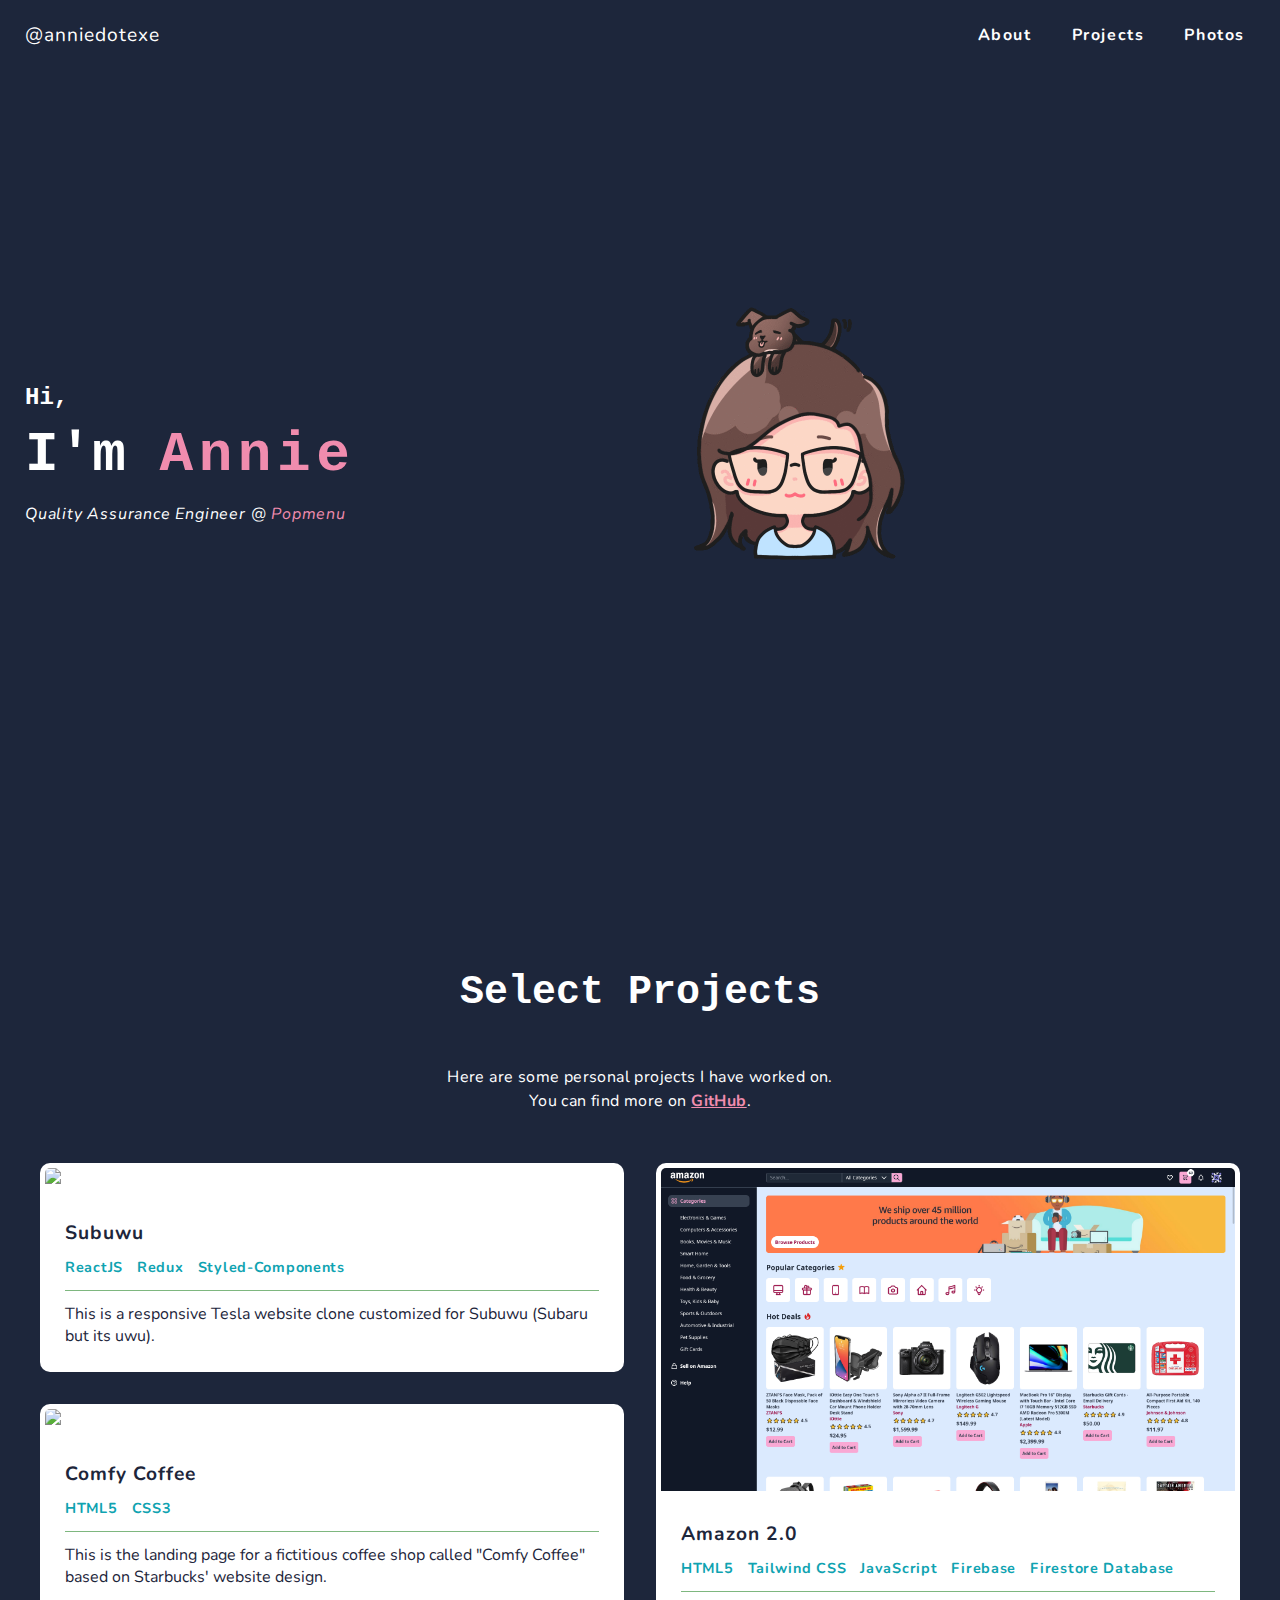
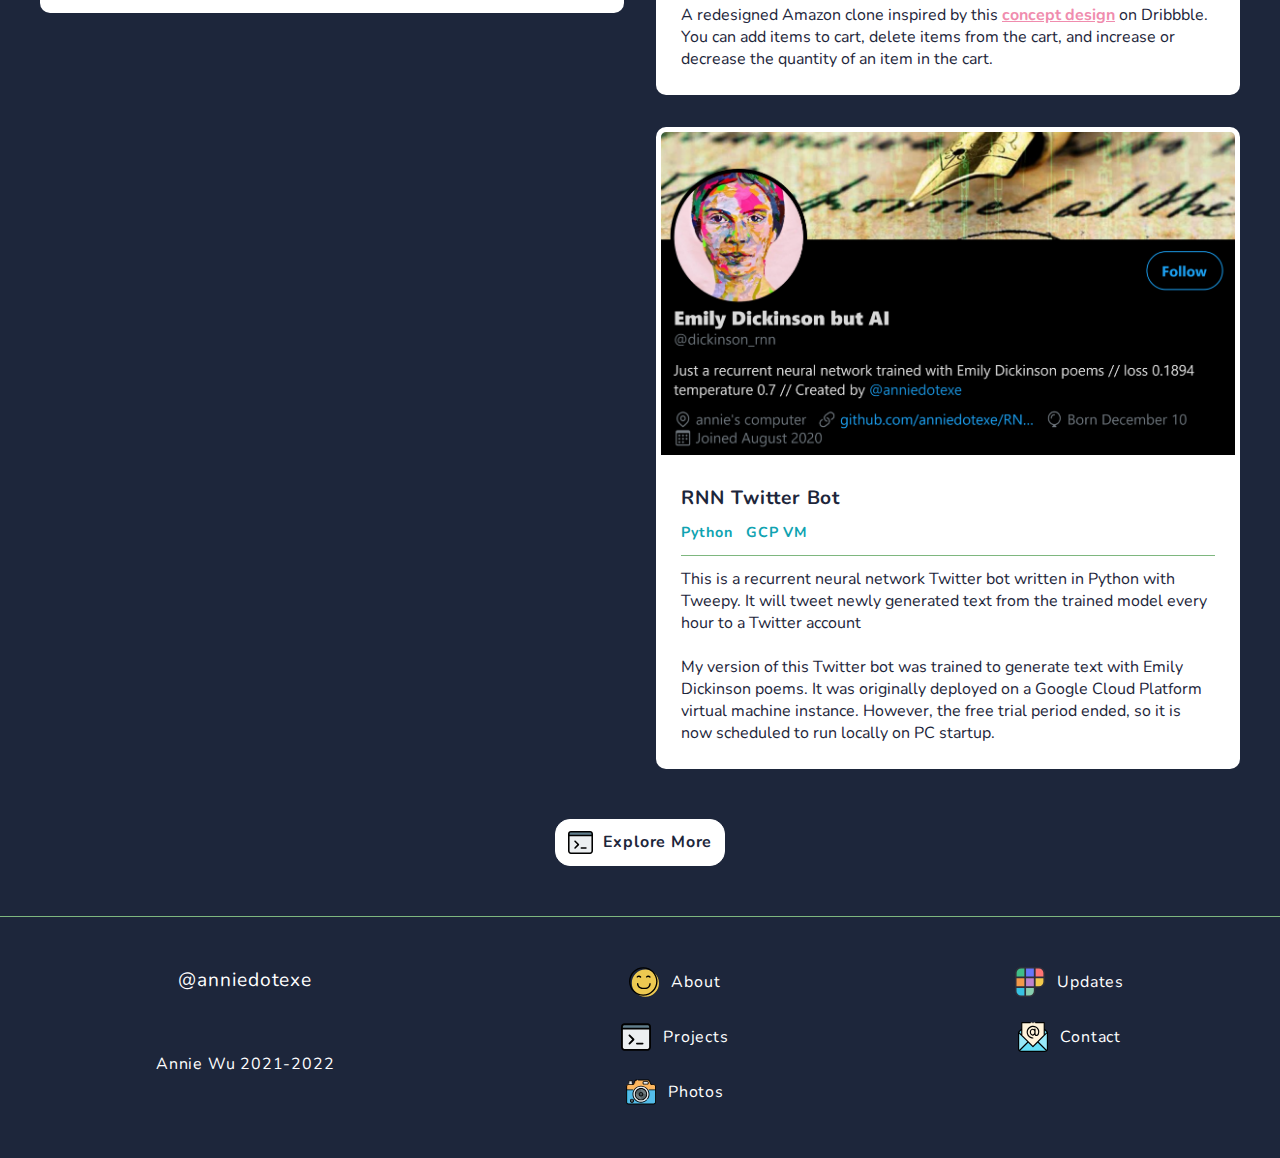
==== index.html @ d6227984 "Initialize" ====
<!DOCTYPE html>
<html lang="en">

    <head>
        <title>Annie Wu Portfolio</title>

        <link rel="icon" type="image/svg+xml" href="favicon.svg" />

        <meta charset="UTF-8">

        <meta property="og:title" content="Annie Wu" />
        <meta property="og:type" content="website" />
        <meta property="og:url" content="http://anniew.xyz" />
        <meta property="og:description" content="Hi! I'm Annie. Welcome to my portfolio." />
        <meta property="og:locale" content="en_US" />
        <meta property="og:image" content="https://anniew.xyz/img/me-icon-smiling.png" />

        <meta name="twitter:card" content="summary">
        <meta name="twitter:title" content="Annie Wu">
        <meta name="twitter:description" content="Hi! I'm Annie. Welcome to my portfolio.">
        <meta name="twitter:image" content="https://anniew.xyz/img/me-icon-smiling.png">
        <meta name="twitter:site" content="@anniedotexe">

        <meta name="viewport" content="width=device-width, initial-scale=1.0">
        <meta name="copyright" content="Annie Wu">
        <meta name="description" content="Hi! I'm Annie. Welcome to my portfolio.">
        <meta name="keywords"
            content="Annie Wu, Annie Wu Portfolio, Annie Wu Photography, photographer, developer, java, python, html, css, javascript, web developer, webdev, portfolio, quality assurance, qa engineer, quality assurance engineer">
        <meta name="robots" content="noindex, nofollow" />

        <link rel="canonical" href="https://anniew.xyz" />

        <link rel="preconnect" href="https://fonts.googleapis.com">
        <link rel="preconnect" href="https://fonts.gstatic.com" crossorigin>
        <link href="https://fonts.googleapis.com/css?family=Nunito" rel="stylesheet">

        <link rel="stylesheet"
            href="https://cdnjs.cloudflare.com/ajax/libs/font-awesome/5.15.3/css/all.min.css"
            integrity="sha512-iBBXm8fW90+nuLcSKlbmrPcLa0OT92xO1BIsZ+ywDWZCvqsWgccV3gFoRBv0z+8dLJgyAHIhR35VZc2oM/gI1w=="
            crossorigin="anonymous" referrerpolicy="no-referrer" />

        <link rel="stylesheet" href="./css/main.css" type="text/css">
        <link rel="stylesheet" href="./css/header.css" type="text/css">
        <link rel="stylesheet" href="./css/home.css" type="text/css">
        <link rel="stylesheet" href="./css/projects.css" type="text/css">
        <link rel="stylesheet" href="./css/footer.css" type="text/css">
    </head>

    <body>
        <header class="header">
            <a href="/" class="header-logo">@anniedotexe</a>
            <nav class="nav">
                <div class="toggle"><i class="fas fa-bars"></i></div>
                <ul class="nav-menu">
                    <li class="nav-item"><a href="/about">About</a></li>
                    <li class="nav-item"><a href="/projects">Projects</a></li>
                    <li class="nav-item"><a href="/photos">Photos</a></li>
                </ul>
            </nav>
        </header>

        <main class="main-container home-section">
            <section id="home">
                <div class="landing-page-details">
                    <h1 class="small-title">Hi,</h1>
                    <h2 class="big-title">I'm <span class="my-name pink">Annie</span></h2>
                    <h3 class="medium-title"><em>Quality Assurance Engineer @ <a class="pink"
                                href="https://get.popmenu.com/">Popmenu</a></em></h3>
                    <!-- <div class="short-bio">
                        <p>I am a photographer, self-taught developer, and
                            mother of a bear
                            puppy named Coconut
                            based in Los Angeles, California.</p>
                    </div> -->
                    <!-- <div class="cta-container email-container">
                        <a href="mailto:anniewu2303@gmail.com" class="cta email-button">
                            <img src="./img/email.svg" alt="Email Icon">
                            <span>Say Hello</span>
                        </a>
                    </div> -->
                </div>
                <div class="art-me">
                    <img src="./img/me-icon.gif" alt="Me">
                </div>
                <div class="landing-page-socials">
                    <ul>
                        <li class="social-link">
                            <a href="https://www.linkedin.com/in/anniewu2303/" aria-label="LinkedIn"
                                target="_blank">
                                <i class="fab fa-linkedin-in"></i>
                            </a>
                        </li>
                        <li class="social-link">
                            <a href="https://github.com/anniedotexe" aria-label="GitHub"
                                target="_blank">
                                <i class="fab fa-github"></i>
                            </a>
                        </li>
                        <li class="social-link">
                            <a href="https://twitter.com/anniedotexe" aria-label="Twitter"
                                target="_blank">
                                <i class="fab fa-twitter"></i>
                            </a>
                        </li>
                        <li class="social-link">
                            <a href="https://instagram.com/anniedotexe" aria-label="Instagram"
                                target="_blank">
                                <i class="fab fa-instagram"></i>
                            </a>
                        </li>
                    </ul>
                </div>
            </section>
            <section class="projects" id="select-projects">
                <h2>Select Projects</h2>
                <p class="section-description">
                    Here are some personal projects I have worked on.<br>
                    You can find more on <a class="hyperlink"
                        href="https://github.com/anniedotexe">GitHub</a>.
                </p>
                <div class="project-cards-container">
                    <div class="card">
                        <img src="./img/project-preview/subuwu-preview.png"
                            alt="Project Preview Screenshot" class="card-preview-img">
                        <div class="card-info">
                            <div class="title-and-links">
                                <span class="project-title">
                                    Subuwu
                                </span>
                                <div class="project-links">
                                    <a href="https://subuwu.anniew.xyz/">
                                        <i class="fas fa-external-link-alt"></i>
                                    </a>
                                    <a href="https://github.com/anniedotexe/subuwu">
                                        <i class="fab fa-github"></i>
                                    </a>
                                </div>
                            </div>
                            <div class="project-skills">
                                <span>ReactJS</span>
                                <span>Redux</span>
                                <span>Styled-Components</span>
                            </div>
                            <p class="project-description">
                                This is a responsive Tesla website clone customized for Subuwu
                                &#40;Subaru but its uwu&#41;.
                            </p>
                        </div>
                    </div>
                    <div class="card">
                        <img src="./img/project-preview/comfy-coffee-preview.png"
                            alt="Project Preview Screenshot" class="card-preview-img">
                        <div class="card-info">
                            <div class="title-and-links">
                                <span class="project-title">
                                    Comfy Coffee
                                </span>
                                <div class="project-links">
                                    <a href="https://comfy-coffee.anniew.xyz/">
                                        <i class="fas fa-external-link-alt"></i>
                                    </a>
                                    <a href="https://github.com/anniedotexe/comfy-coffee">
                                        <i class="fab fa-github"></i>
                                    </a>
                                </div>
                            </div>
                            <div class="project-skills">
                                <span>HTML5</span>
                                <span>CSS3</span>
                            </div>
                            <p class="project-description">
                                This is the landing page for a fictitious coffee shop called "Comfy
                                Coffee" based on Starbucks'
                                website design.
                            </p>
                        </div>
                    </div>
                    <div class="card">
                        <img src="./img/project-preview/amazon2-preview.png"
                            alt="Project Preview Screenshot" class="card-preview-img">
                        <div class="card-info">
                            <div class="title-and-links">
                                <span class="project-title">
                                    Amazon 2.0
                                </span>
                                <div class="project-links">
                                    <a href="https://clone-2-2ee81.firebaseapp.com">
                                        <i class="fas fa-external-link-alt"></i>
                                    </a>
                                    <a href="https://github.com/anniedotexe/amazon-2">
                                        <i class="fab fa-github"></i>
                                    </a>
                                </div>
                            </div>
                            <div class="project-skills">
                                <span>HTML5</span>
                                <span>Tailwind CSS</span>
                                <span>JavaScript</span>
                                <span>Firebase</span>
                                <span>Firestore Database</span>
                            </div>
                            <p class="project-description">
                                A redesigned Amazon clone inspired by this <a class="hyperlink"
                                    href="https://dribbble.com/shots/15350650-Amazon-Website-Redesign-Concept">concept
                                    design</a> on Dribbble. You can add items to cart, delete items
                                from the cart, and increase or decrease the quantity of an item in
                                the cart.
                            </p>
                        </div>
                    </div>
                    <div class="card">
                        <img src="./img/project-preview/rnn-twitter-bot-preview.png"
                            alt="Project Preview Screenshot" class="card-preview-img">
                        <div class="card-info">
                            <div class="title-and-links">
                                <span class="project-title">
                                    RNN Twitter Bot
                                </span>
                                <div class="project-links">
                                    <a href="https://twitter.com/dickinson_rnn">
                                        <i class="fas fa-external-link-alt"></i>
                                    </a>
                                    <a href="https://github.com/anniedotexe/RNN-Twitter-Bot">
                                        <i class="fab fa-github"></i>
                                    </a>
                                </div>
                            </div>
                            <div class="project-skills">
                                <span>Python</span>
                                <span>GCP VM</span>
                            </div>
                            <p class="project-description">
                                This is a recurrent neural network Twitter bot written in Python
                                with Tweepy. It will tweet newly generated text from the trained
                                model every hour to a Twitter account<br><br>
                                My version of this Twitter bot was trained to generate text with
                                Emily Dickinson
                                poems. It was originally deployed on a Google
                                Cloud Platform virtual machine
                                instance. However, the free
                                trial period ended, so it is now scheduled to run locally on PC
                                startup.
                            </p>
                        </div>
                    </div>
                </div>
                <div class="cta-container">
                    <a href="/projects" class="cta">
                        <img src="./img/coding.svg" alt="Code Icon">
                        <span>Explore More</span>
                    </a>
                </div>
            </section>
        </main>

        <footer class="footer-container">
            <div class="footer">
                <div class="footer-column">
                    <a href="/" class="footer-logo">@anniedotexe</a>
                    <div class="socials">
                        <ul>
                            <li class="social-link">
                                <a href="https://www.linkedin.com/in/anniewu2303/"
                                    aria-label="LinkedIn" target="_blank">
                                    <i class="fab fa-linkedin-in"></i>
                                </a>
                            </li>
                            <li class="social-link">
                                <a href="https://github.com/anniedotexe" aria-label="GitHub"
                                    target="_blank">
                                    <i class="fab fa-github"></i>
                                </a>
                            </li>
                            <li class="social-link">
                                <a href="https://twitter.com/anniedotexe" aria-label="Twitter"
                                    target="_blank">
                                    <i class="fab fa-twitter"></i>
                                </a>
                            </li>
                            <li class="social-link">
                                <a href="https://instagram.com/anniedotexe" aria-label="Instagram"
                                    target="_blank">
                                    <i class="fab fa-instagram"></i>
                                </a>
                            </li>
                        </ul>
                    </div>
                    <span class="copyright"><i class="fas fa-copyright"></i> Annie Wu
                        2021-2022</span>
                </div>
                <div class="footer-column">
                    <a href="/about" class="footer-button">
                        <img src="./img/smile.svg" alt="Smile Icon">
                        About
                    </a>
                    <a href="/projects" class="footer-button">
                        <img src="./img/coding.svg" alt="Code Icon">
                        Projects
                    </a>
                    <a href="/photos" class="footer-button">
                        <img src="./img/camera.svg" alt="Camera Icon">
                        Photos
                    </a>
                </div>
                <!-- <div class="footer-column">
                    <a href="https://anniedotexe.notion.site/2f89ab02918142e885a684db6e8d6c53?v=e84b8638720749c9a11741c6790c7022"
                        class="footer-button">
                        <img src="./img/blog.svg" alt="Blog Icon">
                        Thoughts
                    </a>
                    <a href="/anniewu-resume.pdf" class="footer-button">
                        <img src="./img/resume.svg" alt="Resume Icon">
                        Resume
                    </a>
                    <a href="mailto:anniewu2303@gmail.com" class="footer-button">
                        <img src="./img/email.svg" alt="Email Icon">
                        Contact
                    </a>
                </div> -->
                <div class="footer-column">

                    <a href="https://www.polywork.com/anniedotexe" class="footer-button">
                        <img src="./img/polywork.svg" alt="PolyWork Icon">
                        Updates
                    </a>
                    <a href="mailto:anniewu2303@gmail.com" class="footer-button">
                        <img src="./img/email.svg" alt="Email Icon">
                        Contact
                    </a>
                </div>
            </div>
        </footer>

        <script src="./js/main.js"></script>
    </body>

</html>
---- css/main.css ----
* {
    margin: 0;
    padding: 0;
    box-sizing: border-box;
    font-family: 'Nunito', sans-serif;
    font-size: 16px;
    font-weight: 400;
    color: #FFFFFF;
    scroll-behavior: smooth;
}

body {
    background-color: #1D263B;
}

h1, h2, h3 {
    font-family: 'Fira Mono', monospace;
}

h2 {
    margin: 0 auto;
    text-align: center;
    font-size: 1.75em;
    font-weight: 700;
}

h3 {
    margin: 0 auto;
    text-align: center;
    font-size: 1.4em;
    font-weight: 700;
    letter-spacing: 0.1em;
}

a, span {
    font-family: inherit;
    font-size: inherit;
    font-weight: inherit;
}

.green {
    color: #7EB77F;
}

.bold {
    font-weight: 700;
}

.pink {
    font-family: inherit;
    font-size: inherit;
    font-weight: inherit;
    color: #F08CAE;
}

ul {
    list-style-type: none;
}

.social-link a i {
    transition: all 0.2s ease;
}

.social-link a i:hover {
    color: #F08CAE;
}

.main-container {
    margin: 0 auto;
    padding: 0 25px;
    text-align: center;
    max-width: 1600px;
}

section {
    margin: 0 auto;
    display: flex;
    flex-direction: column;
    justify-content: center;
    text-align: left;
    padding-top: 8vh;
}

section .hyperlink {
    color: #F08CAE;
    font-weight: 700;
    text-decoration: underline;
    transition: all 0.2s ease;
}

section .hyperlink:hover {
    color: #7EB77F;
}

.section-description {
    margin: 50px auto 0 auto;
    text-align: center;
    max-width: 1000px;
    line-height: 1.5em;
    letter-spacing: 0.025em;
}

.page-title {
    margin: 0 auto;
    display: flex;
    justify-content: center;
    align-items: center;
}

.page-title img {
    height: 40px;
    width: auto;
    margin-right: 20px;
}

@media only screen and (min-width: 768px) {
    h2 {
        font-size: 2.5em;
    }
    h3 {
        font-size: 2em;
    }
}
---- css/header.css ----
a {
    text-decoration: none;
}

header {
    margin: 0 auto;
    width: 100%;
    max-width: 1600px;
    display: flex;
    flex-direction: row;
    justify-content: space-between;
    text-align: center;
    align-items: center;
    height: 70px;
    padding: 0 15px;
    z-index: 2;
    background-color: #1D263B;
}

.header-logo {
    padding: 10px;
    font-size: 1.2em;
    letter-spacing: 0.05em;
}

.nav-menu {
    list-style-type: none;
    position: absolute;
    display: flex;
    justify-content: space-evenly;
    flex-direction: column;
    align-items: center;
    left: 0;
}

.nav-item {
    text-align: center;
    display: none;
}

.nav-item a {
    display: block;
    padding: 20px;
    font-weight: 700;
    width: 100vw;
    letter-spacing: 0.1em;
    transition: all 0.2s ease;
    color: #1D263B;
}

.nav-item a:hover, .nav-item a:focus {
    color: #F08CAE;
    text-decoration: underline;
}

.active {
    background-color: white;
}

.active .nav-item {
    display: block;
}

.toggle {
    padding: 1.1em;
}

.toggle i {
    font-size: 2em;
}

@media only screen and (min-width: 768px) {
    .nav {
        display: flex;
        text-align: center;
        justify-content: space-between;
        align-items: center;
    }
    .nav-menu {
        position: relative;
        align-items: center;
        flex-direction: row;
        background-color: #1D263B;
        height: fit-content;
        height: -moz-fit-content;
    }
    .nav-item {
        position: relative;
        display: block;
        width: fit-content;
        width: -moz-fit-content;
        margin: 0;
    }
    .nav-item a {
        width: fit-content;
        width: -moz-fit-content;
        color: #FFFFFF;
    }
    .toggle {
        display: none;
    }
}
---- css/home.css ----
.main-container {
    margin: -100px auto 0 auto;
}

/* --- LANDING PAGE --- */

#home {
    margin: 0 auto;
    display: flex;
    flex-direction: column;
    align-items: center;
    justify-content: space-between;
    min-height: 100vh;
}

.landing-page-details {
    margin: auto 0;
    display: flex;
    flex-direction: column;
    justify-content: center;
}

.landing-page-socials ul {
    display: flex;
    flex-direction: row;
    margin-bottom: 20px;
}

.landing-page-socials ul li a i {
    font-size: 1.5em;
    padding: 10px;
    margin: 0 5px;
}

.small-title {
    text-align: left;
    font-size: 1.5em;
    font-weight: 700;
    margin-bottom: 0.5em;
}

.big-title {
    margin: 0;
    text-align: left;
    font-weight: 700;
    font-size: 2.75em;
    letter-spacing: 0;
}

.my-name {
    letter-spacing: 0.1em;
    font-family: 'Fira Code', monospace;
}

h3 {
    margin: 5px 0 0 0;
    text-align: left;
}

h3 em {
    color: white;
    letter-spacing: 0.05em;
}

h3 a:hover {
    color: #7EB77F;
    text-decoration: underline;
}

.short-bio {
    margin-top: 1em;
    display: flex;
    flex-direction: column;
    align-items: flex-start;
}

.short-bio p {
    margin-top: 25px;
    font-size: 1.2em;
    line-height: 1.5em;
    letter-spacing: 0.025em;
}

.cta-container {
    margin: 0 auto;
}

.cta {
    display: flex;
    text-align: center;
    align-items: center;
    width: fit-content;
    width: -moz-fit-content;
    padding: 10px 12px;
    border-radius: 15px;
    border: 1px solid #FFFFFF;
    font-weight: 700;
    letter-spacing: 0.05em;
    color: #1D263B;
    background-color: #FFFFFF;
    margin-top: 50px;
    transition: all 0.2s ease;
    cursor: pointer;
}

.cta img {
    height: 25px;
    width: 25px;
}

.cta span {
    margin-left: 10px;
    color: #1D263B;
    font-weight: 700;
}

.email-button {
    border: 1px solid #F08CAE;
    background-color: #F08CAE;
}

.cta:hover {
    border: 1px solid #7EB77F;
    background-color: #7EB77F;
    padding: 10px 20px;
}

.art-me {
    display: none;
    height: 350px;
}

.art-me img {
    height: 100%;
}

@media only screen and (min-width: 768px) {
    .big-title {
        font-size: 3.5em;
    }
    .short-bio {
        max-width: 90%;
    }
    .art-me {
        display: block;
    }
    #home {
        flex-direction: row;
    }
    .landing-page-socials ul {
        flex-direction: column;
    }
    .landing-page-socials ul li a i {
        margin: 5px 0;
    }
    .email-container {
        margin: 0;
    }
}

@media only screen and (min-width: 1000px) {
    #home {
        gap: 10%;
    }
}
---- css/projects.css ----
em {
    color: #1D263B;
}

.projects {
    padding-top: 100px;
    max-width: 1200px;
}

.project-cards-container {
    margin-top: 50px;
    height: fit-content;
    height: -moz-fit-content;
}

.card {
    display: inline-flex;
    flex-direction: column;
    color: #1D263B;
}

.card:not(:last-child) {
    margin: 0 auto 2em auto;
}

.card-preview-img {
    max-width: 100%;
    border-radius: 10px 10px 0 0;
    padding: 5px;
    background-color: white;
}

.card-info {
    padding: 25px;
    background-color: #FFFFFF;
    border-radius: 0 0 10px 10px;
}

.has-no-preview .card-info {
    border-radius: 10px;
}

.title-and-links {
    display: flex;
    justify-content: space-between;
    align-items: center;
    margin-bottom: 10px;
}

.project-title {
    font-size: 1.2em;
    font-weight: 700;
    letter-spacing: 0.05em;
    color: #1D263B;
}

.project-links {
    display: flex;
    flex-wrap: nowrap;
}

.project-links a i {
    padding: 5px;
}

.project-links a i {
    color: #F08CAE;
    font-size: 1.2em;
    transition: all 0.2s ease;
}

.project-links a i:hover {
    font-size: 1.25em;
    padding: 2px 5px;
    color: #7EB77F;
}

.project-links a:last-child {
    margin-left: 5px;
}

.project-skills {
    margin-bottom: 12px;
    padding-bottom: 12px;
    border-bottom: 1px solid #7EB77F;
}

.project-skills span {
    color: #0FA3B1;
    font-weight: 700;
    font-size: 0.9em;
    letter-spacing: 0.05em;
}

.project-skills span:not(:last-child) {
    margin-right: 10px;
}

.project-description {
    color: #1D263B;
}

@media only screen and (min-width: 768px) {
    .project-cards-container {
        column-count: 2;
        column-gap: 2em;
    }
}
---- css/footer.css ----
.footer-container {
    border-top: 1px solid #7EB77F;
    margin: 50px auto;
    padding-top: 50px;
}

.footer {
    margin: 0 auto;
    padding: 0 25px;
    display: flex;
    flex-direction: column;
    justify-content: center;
    text-align: center;
    align-items: center;
    flex-wrap: wrap;
    gap: 25px;
}

.footer-column {
    margin: 0 auto;
    display: flex;
    flex-direction: column;
    align-items: center;
    align-self: flex-start;
}

.footer-logo {
    font-size: 1.2em;
    margin-bottom: 5px;
    letter-spacing: 0.05em;
}

.socials {
    margin: 10px 0;
}

.socials ul {
    display: flex;
    flex-direction: row;
    align-items: center;
    text-align: center;
    margin: 15px 0;
}

.socials ul li:not(:last-child) {
    margin-right: 12px;
}

.socials ul li a i {
    font-size: 1.5em;
}

.copyright {
    margin-top: 5px;
    letter-spacing: 0.05em;
}

.footer-button {
    display: flex;
    text-align: center;
    align-items: center;
    letter-spacing: 0.05em;
    transition: all 0.2s ease;
}

.footer-button:hover {
    text-decoration: underline;
    color: #F08CAE;
}

.footer-button:not(:last-child) {
    margin-bottom: 25px;
}

.footer-button img {
    margin-right: 12px;
}

@media only screen and (min-width: 768px) {
    .footer {
        margin: 0 auto;
        padding: 0 25px;
        flex-direction: row;
        justify-content: space-between;
        max-width: 1600px;
    }
}
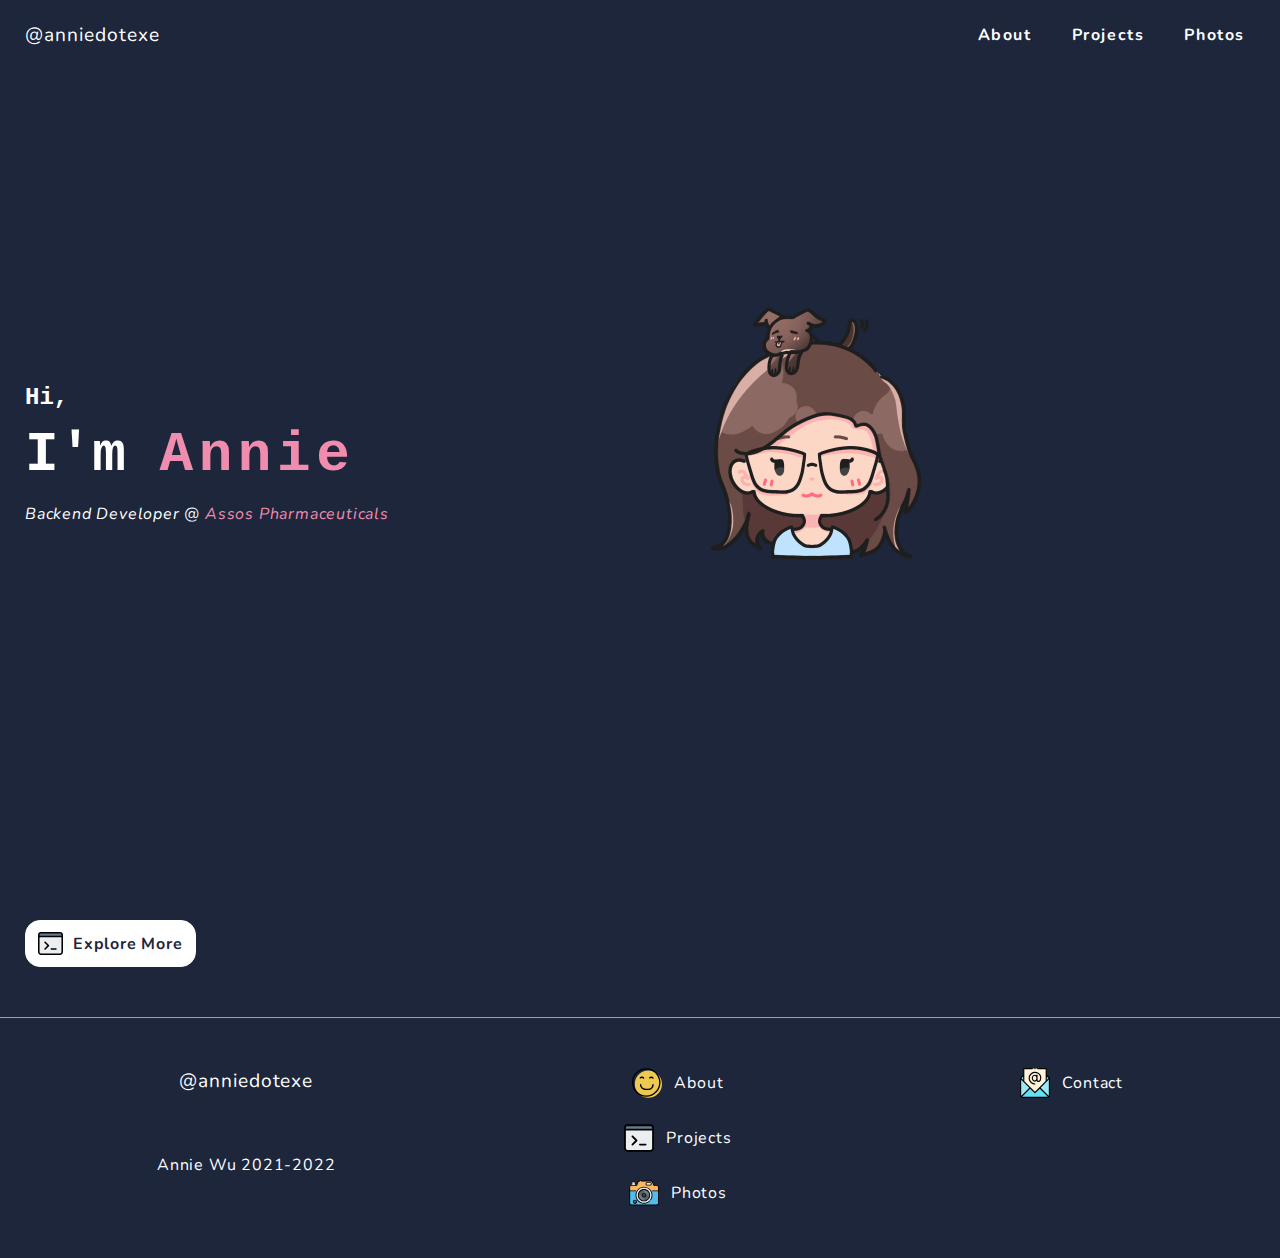
==== commit 651e55dc: "Edited home page" ====
--- a/index.html
+++ b/index.html
@@ -2,7 +2,7 @@
 <html lang="en">
 
     <head>
-        <title>Annie Wu Portfolio</title>
+        <title>Efe Portfolio</title>
 
         <link rel="icon" type="image/svg+xml" href="favicon.svg" />
 
@@ -11,12 +11,12 @@
         <meta property="og:title" content="Annie Wu" />
         <meta property="og:type" content="website" />
         <meta property="og:url" content="http://anniew.xyz" />
-        <meta property="og:description" content="Hi! I'm Annie. Welcome to my portfolio." />
+        <meta property="og:description" content="Hi! I'm Efe. Welcome to my portfolio." />
         <meta property="og:locale" content="en_US" />
         <meta property="og:image" content="https://anniew.xyz/img/me-icon-smiling.png" />
 
         <meta name="twitter:card" content="summary">
-        <meta name="twitter:title" content="Annie Wu">
+        <meta name="twitter:title" content="Efe">
         <meta name="twitter:description" content="Hi! I'm Annie. Welcome to my portfolio.">
         <meta name="twitter:image" content="https://anniew.xyz/img/me-icon-smiling.png">
         <meta name="twitter:site" content="@anniedotexe">
@@ -64,20 +64,8 @@
                 <div class="landing-page-details">
                     <h1 class="small-title">Hi,</h1>
                     <h2 class="big-title">I'm <span class="my-name pink">Annie</span></h2>
-                    <h3 class="medium-title"><em>Quality Assurance Engineer @ <a class="pink"
-                                href="https://get.popmenu.com/">Popmenu</a></em></h3>
-                    <!-- <div class="short-bio">
-                        <p>I am a photographer, self-taught developer, and
-                            mother of a bear
-                            puppy named Coconut
-                            based in Los Angeles, California.</p>
-                    </div> -->
-                    <!-- <div class="cta-container email-container">
-                        <a href="mailto:anniewu2303@gmail.com" class="cta email-button">
-                            <img src="./img/email.svg" alt="Email Icon">
-                            <span>Say Hello</span>
-                        </a>
-                    </div> -->
+                    <h3 class="medium-title"><em>Backend Developer @ <a class="pink"
+                                href="https://get.popmenu.com/">Assos Pharmaceuticals</a></em></h3>
                 </div>
                 <div class="art-me">
                     <img src="./img/me-icon.gif" alt="Me">
@@ -85,25 +73,25 @@
                 <div class="landing-page-socials">
                     <ul>
                         <li class="social-link">
-                            <a href="https://www.linkedin.com/in/anniewu2303/" aria-label="LinkedIn"
+                            <a href="https://www.linkedin.com/in/efeodabasioglu" aria-label="LinkedIn"
                                 target="_blank">
                                 <i class="fab fa-linkedin-in"></i>
                             </a>
                         </li>
                         <li class="social-link">
-                            <a href="https://github.com/anniedotexe" aria-label="GitHub"
+                            <a href="https://github.com/efeodabasioglu" aria-label="GitHub"
                                 target="_blank">
                                 <i class="fab fa-github"></i>
                             </a>
                         </li>
                         <li class="social-link">
-                            <a href="https://twitter.com/anniedotexe" aria-label="Twitter"
+                            <a href="https://twitter.com/efeodabasioglu" aria-label="Twitter"
                                 target="_blank">
                                 <i class="fab fa-twitter"></i>
                             </a>
                         </li>
                         <li class="social-link">
-                            <a href="https://instagram.com/anniedotexe" aria-label="Instagram"
+                            <a href="https://instagram.com/rakenrolcu" aria-label="Instagram"
                                 target="_blank">
                                 <i class="fab fa-instagram"></i>
                             </a>
@@ -111,14 +99,14 @@
                     </ul>
                 </div>
             </section>
-            <section class="projects" id="select-projects">
+            <!--<section class="projects" id="select-projects">
                 <h2>Select Projects</h2>
                 <p class="section-description">
                     Here are some personal projects I have worked on.<br>
                     You can find more on <a class="hyperlink"
                         href="https://github.com/anniedotexe">GitHub</a>.
-                </p>
-                <div class="project-cards-container">
+                </p>-->
+                <!--<div class="project-cards-container">
                     <div class="card">
                         <img src="./img/project-preview/subuwu-preview.png"
                             alt="Project Preview Screenshot" class="card-preview-img">
@@ -243,7 +231,7 @@
                             </p>
                         </div>
                     </div>
-                </div>
+                </div>-->
                 <div class="cta-container">
                     <a href="/projects" class="cta">
                         <img src="./img/coding.svg" alt="Code Icon">
@@ -302,31 +290,11 @@
                         Photos
                     </a>
                 </div>
-                <!-- <div class="footer-column">
-                    <a href="https://anniedotexe.notion.site/2f89ab02918142e885a684db6e8d6c53?v=e84b8638720749c9a11741c6790c7022"
-                        class="footer-button">
-                        <img src="./img/blog.svg" alt="Blog Icon">
-                        Thoughts
-                    </a>
-                    <a href="/anniewu-resume.pdf" class="footer-button">
-                        <img src="./img/resume.svg" alt="Resume Icon">
-                        Resume
-                    </a>
-                    <a href="mailto:anniewu2303@gmail.com" class="footer-button">
+                <div class="footer-column">
+                    <a href="mailto:efeodabasioglu@gmail.com" class="footer-button">
                         <img src="./img/email.svg" alt="Email Icon">
                         Contact
                     </a>
-                </div> -->
-                <div class="footer-column">
-
-                    <a href="https://www.polywork.com/anniedotexe" class="footer-button">
-                        <img src="./img/polywork.svg" alt="PolyWork Icon">
-                        Updates
-                    </a>
-                    <a href="mailto:anniewu2303@gmail.com" class="footer-button">
-                        <img src="./img/email.svg" alt="Email Icon">
-                        Contact
-                    </a>
                 </div>
             </div>
         </footer>
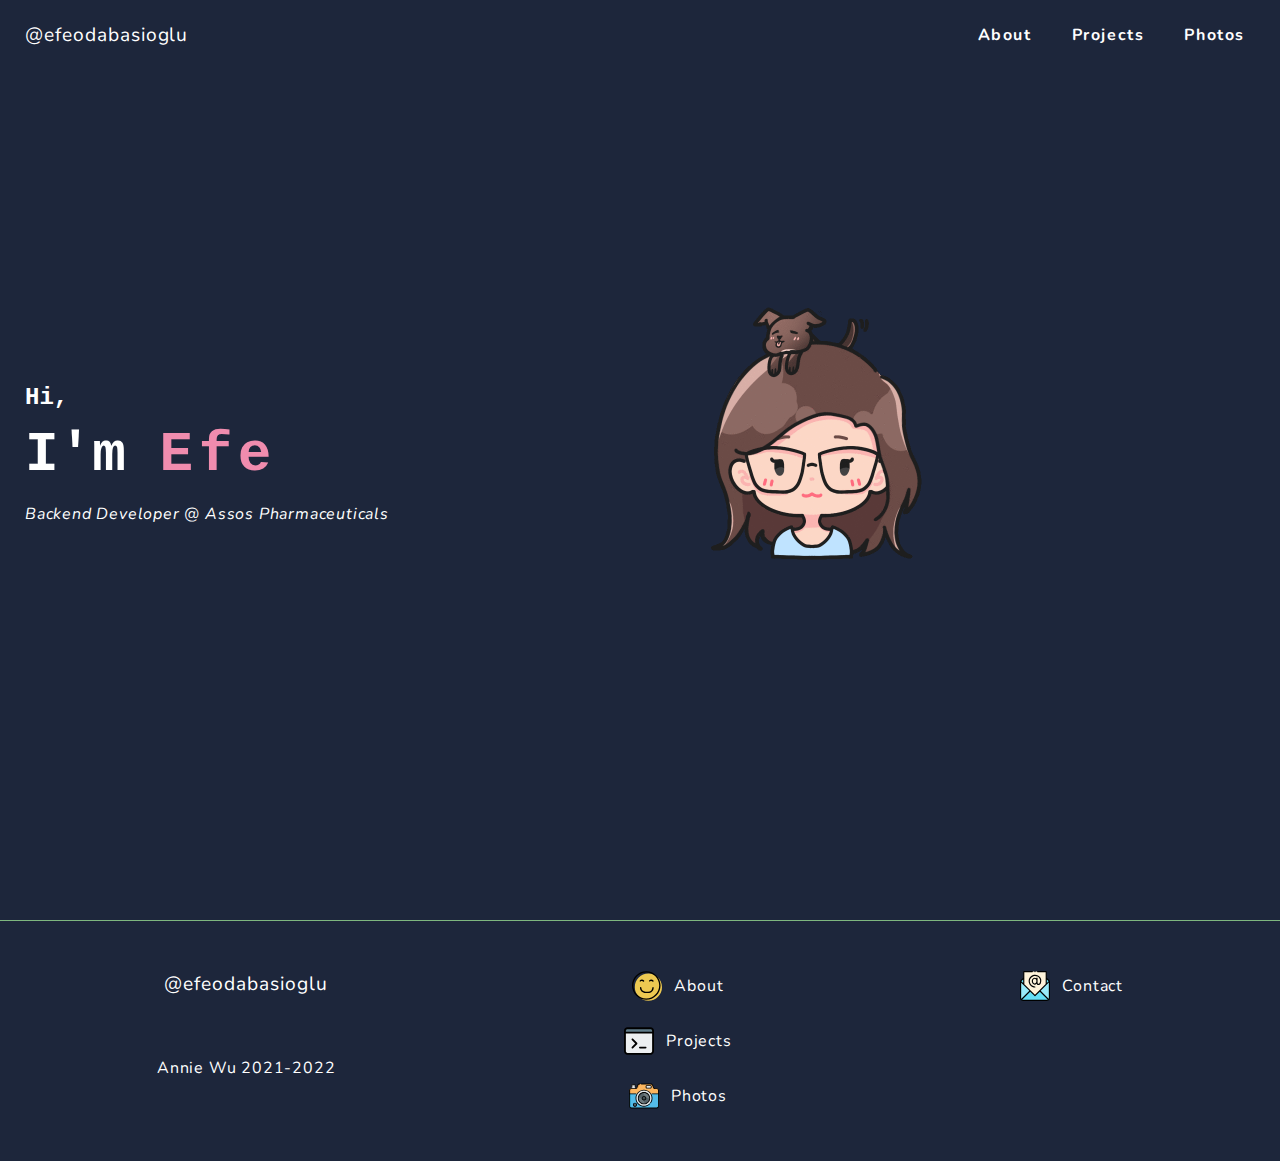
==== commit 7e208e52: "Edited home page" ====
--- a/index.html
+++ b/index.html
@@ -17,13 +17,13 @@
 
         <meta name="twitter:card" content="summary">
         <meta name="twitter:title" content="Efe">
-        <meta name="twitter:description" content="Hi! I'm Annie. Welcome to my portfolio.">
+        <meta name="twitter:description" content="Hi! I'm Efe. Welcome to my portfolio.">
         <meta name="twitter:image" content="https://anniew.xyz/img/me-icon-smiling.png">
-        <meta name="twitter:site" content="@anniedotexe">
+        <meta name="twitter:site" content="@efeodabasioglu">
 
         <meta name="viewport" content="width=device-width, initial-scale=1.0">
         <meta name="copyright" content="Annie Wu">
-        <meta name="description" content="Hi! I'm Annie. Welcome to my portfolio.">
+        <meta name="description" content="Hi! I'm Efe. Welcome to my portfolio.">
         <meta name="keywords"
             content="Annie Wu, Annie Wu Portfolio, Annie Wu Photography, photographer, developer, java, python, html, css, javascript, web developer, webdev, portfolio, quality assurance, qa engineer, quality assurance engineer">
         <meta name="robots" content="noindex, nofollow" />
@@ -48,7 +48,7 @@
 
     <body>
         <header class="header">
-            <a href="/" class="header-logo">@anniedotexe</a>
+            <a href="/" class="header-logo">@efeodabasioglu</a>
             <nav class="nav">
                 <div class="toggle"><i class="fas fa-bars"></i></div>
                 <ul class="nav-menu">
@@ -63,9 +63,9 @@
             <section id="home">
                 <div class="landing-page-details">
                     <h1 class="small-title">Hi,</h1>
-                    <h2 class="big-title">I'm <span class="my-name pink">Annie</span></h2>
-                    <h3 class="medium-title"><em>Backend Developer @ <a class="pink"
-                                href="https://get.popmenu.com/">Assos Pharmaceuticals</a></em></h3>
+                    <h2 class="big-title">I'm <span class="my-name pink">Efe</span></h2>
+                    <h3 class="medium-title"><em>Backend Developer @ <a class="red"
+                                href="https://assospharma.com/">Assos Pharmaceuticals</a></em></h3>
                 </div>
                 <div class="art-me">
                     <img src="./img/me-icon.gif" alt="Me">
@@ -232,41 +232,41 @@
                         </div>
                     </div>
                 </div>-->
-                <div class="cta-container">
+                <!--<div class="cta-container">
                     <a href="/projects" class="cta">
                         <img src="./img/coding.svg" alt="Code Icon">
                         <span>Explore More</span>
                     </a>
-                </div>
-            </section>
+                </div>-->
+           <!-- </section>-->
         </main>
 
         <footer class="footer-container">
             <div class="footer">
                 <div class="footer-column">
-                    <a href="/" class="footer-logo">@anniedotexe</a>
+                    <a href="/" class="footer-logo">@efeodabasioglu</a>
                     <div class="socials">
                         <ul>
                             <li class="social-link">
-                                <a href="https://www.linkedin.com/in/anniewu2303/"
+                                <a href="https://www.linkedin.com/in/efeodabasioglu/"
                                     aria-label="LinkedIn" target="_blank">
                                     <i class="fab fa-linkedin-in"></i>
                                 </a>
                             </li>
                             <li class="social-link">
-                                <a href="https://github.com/anniedotexe" aria-label="GitHub"
+                                <a href="https://github.com/efeodabasioglu" aria-label="GitHub"
                                     target="_blank">
                                     <i class="fab fa-github"></i>
                                 </a>
                             </li>
                             <li class="social-link">
-                                <a href="https://twitter.com/anniedotexe" aria-label="Twitter"
+                                <a href="https://twitter.com/efeodabasioglu" aria-label="Twitter"
                                     target="_blank">
                                     <i class="fab fa-twitter"></i>
                                 </a>
                             </li>
                             <li class="social-link">
-                                <a href="https://instagram.com/anniedotexe" aria-label="Instagram"
+                                <a href="https://instagram.com/rakenrolcu" aria-label="Instagram"
                                     target="_blank">
                                     <i class="fab fa-instagram"></i>
                                 </a>
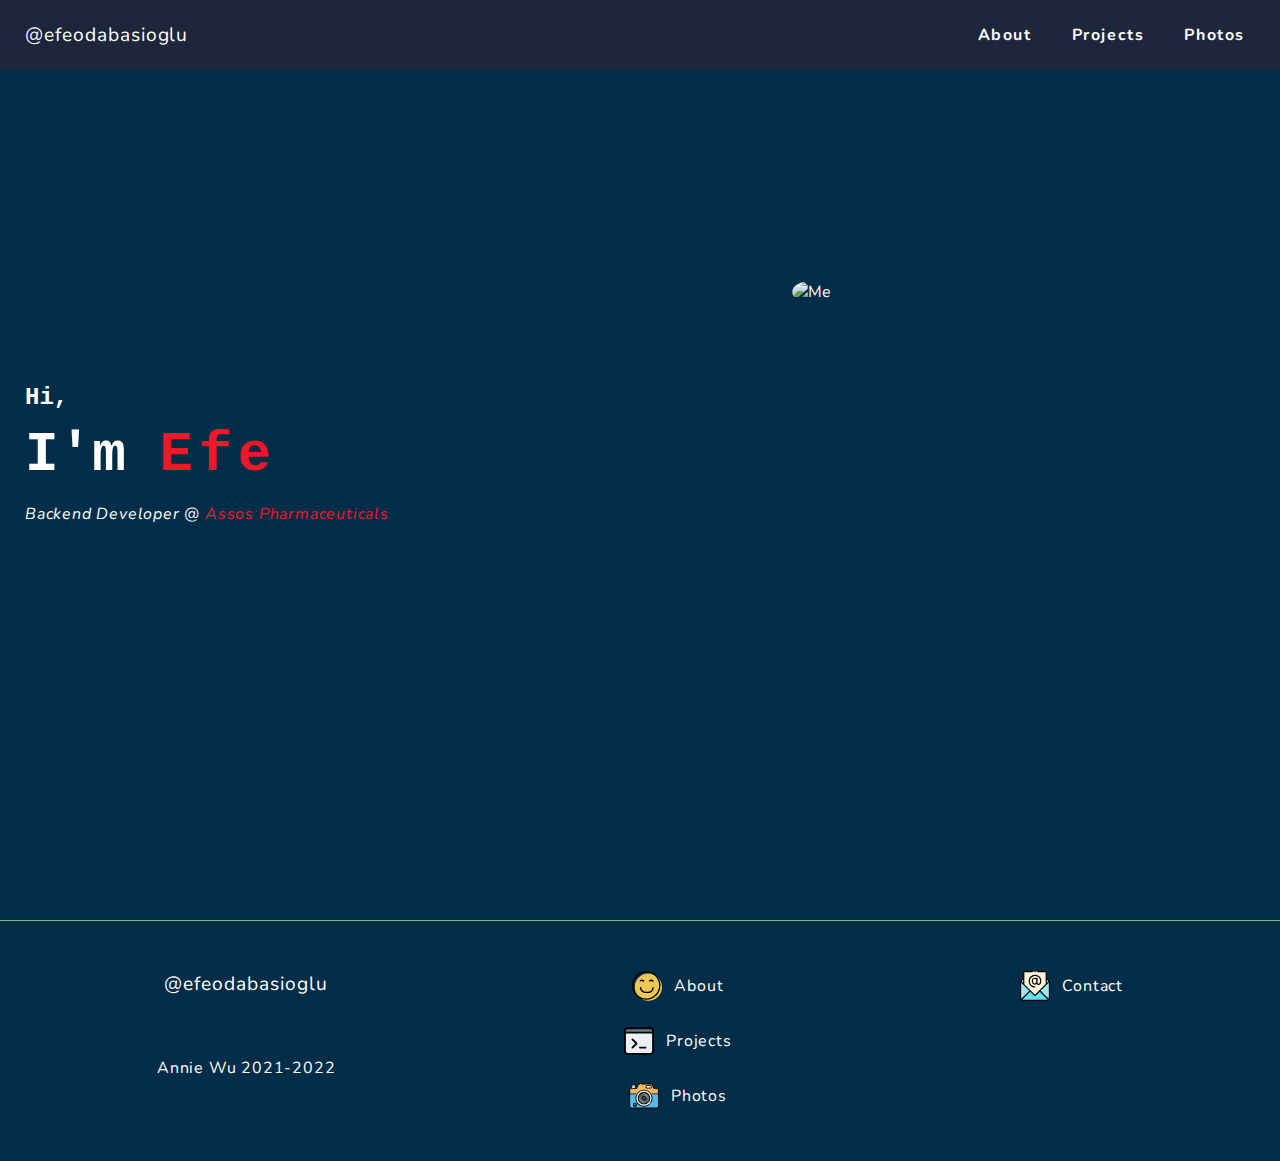
==== commit 555768fb: "Edited colors" ====
--- a/index.html
+++ b/index.html
@@ -63,12 +63,12 @@
             <section id="home">
                 <div class="landing-page-details">
                     <h1 class="small-title">Hi,</h1>
-                    <h2 class="big-title">I'm <span class="my-name pink">Efe</span></h2>
+                    <h2 class="big-title">I'm <span class="my-name red">Efe</span></h2>
                     <h3 class="medium-title"><em>Backend Developer @ <a class="red"
                                 href="https://assospharma.com/">Assos Pharmaceuticals</a></em></h3>
                 </div>
                 <div class="art-me">
-                    <img src="./img/me-icon.gif" alt="Me">
+                    <img src="https://i.gifer.com/4VNb.gif" alt="Me">
                 </div>
                 <div class="landing-page-socials">
                     <ul>
--- a/css/main.css
+++ b/css/main.css
@@ -10,7 +10,7 @@
 }
 
 body {
-    background-color: #1D263B;
+    background-color: #012D48;
 }
 
 h1, h2, h3 {
@@ -46,11 +46,11 @@
     font-weight: 700;
 }
 
-.pink {
+.red {
     font-family: inherit;
     font-size: inherit;
     font-weight: inherit;
-    color: #F08CAE;
+    color: #EE1928;
 }
 
 ul {
@@ -62,7 +62,7 @@
 }
 
 .social-link a i:hover {
-    color: #F08CAE;
+    color: #EE1928;
 }
 
 .main-container {
@@ -82,7 +82,7 @@
 }
 
 section .hyperlink {
-    color: #F08CAE;
+    color: #EE1928;
     font-weight: 700;
     text-decoration: underline;
     transition: all 0.2s ease;
--- a/css/home.css
+++ b/css/home.css
@@ -132,6 +132,7 @@
 
 .art-me img {
     height: 100%;
+    border-radius: 50%;
 }
 
 @media only screen and (min-width: 768px) {
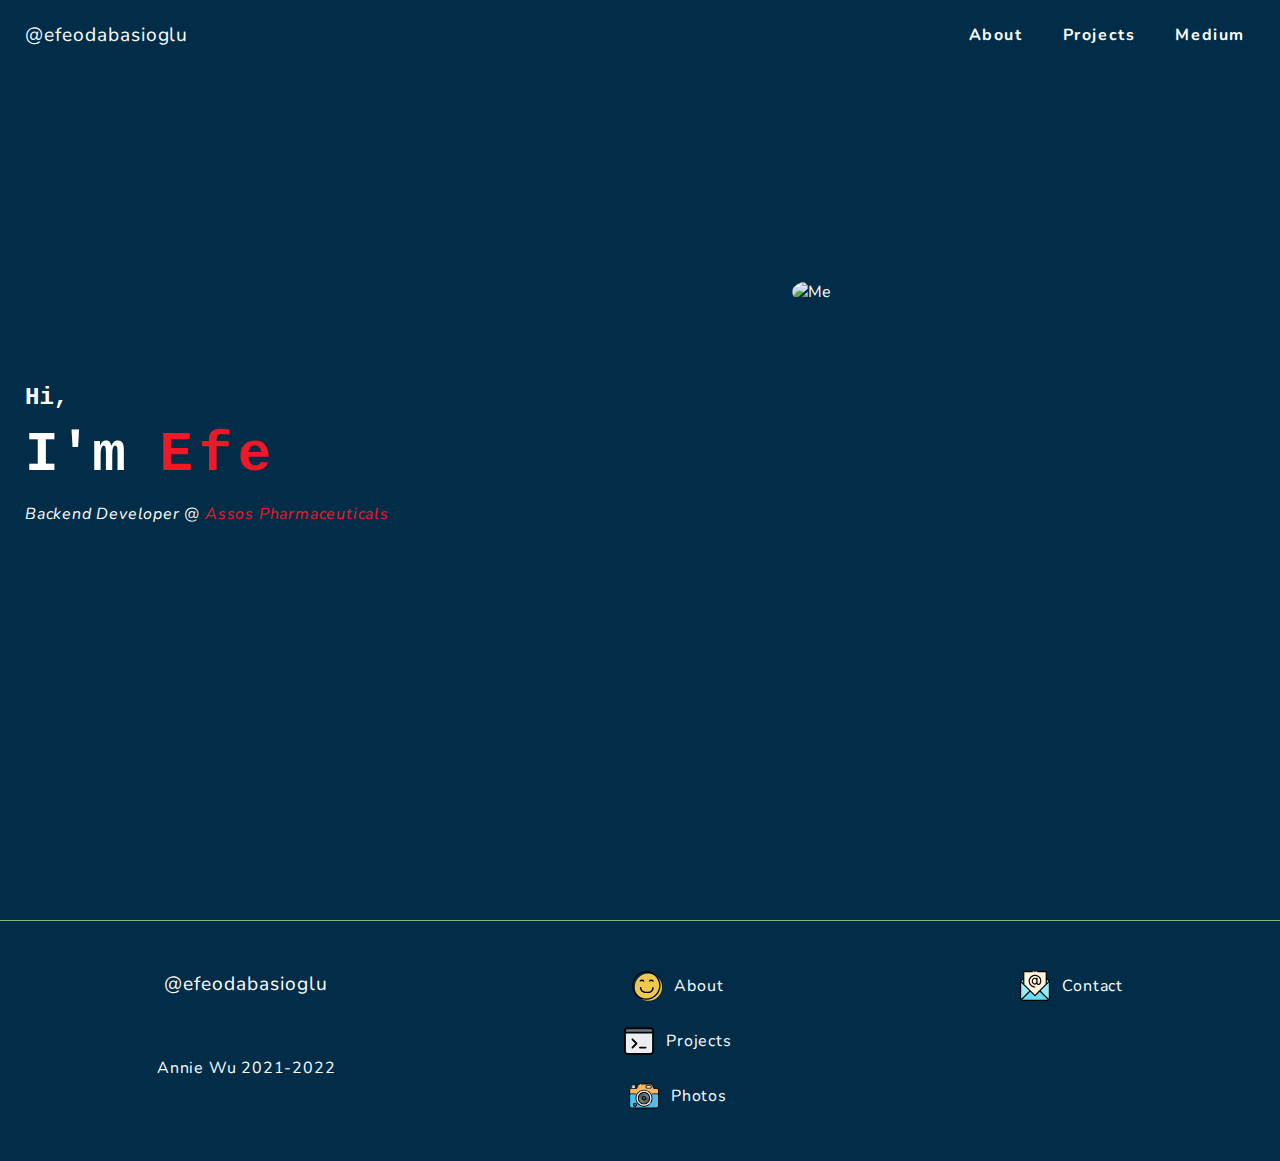
==== commit a8aa0106: "Edited about page" ====
--- a/index.html
+++ b/index.html
@@ -54,7 +54,7 @@
                 <ul class="nav-menu">
                     <li class="nav-item"><a href="/about">About</a></li>
                     <li class="nav-item"><a href="/projects">Projects</a></li>
-                    <li class="nav-item"><a href="/photos">Photos</a></li>
+                    <li class="nav-item"><a href="/photos">Medium</a></li>
                 </ul>
             </nav>
         </header>
--- a/css/header.css
+++ b/css/header.css
@@ -14,7 +14,7 @@
     height: 70px;
     padding: 0 15px;
     z-index: 2;
-    background-color: #1D263B;
+    background-color: #012D48;
 }
 
 .header-logo {
@@ -45,11 +45,11 @@
     width: 100vw;
     letter-spacing: 0.1em;
     transition: all 0.2s ease;
-    color: #1D263B;
+    color: #012D48;
 }
 
 .nav-item a:hover, .nav-item a:focus {
-    color: #F08CAE;
+    color: #EE1928;
     text-decoration: underline;
 }
 
@@ -80,7 +80,7 @@
         position: relative;
         align-items: center;
         flex-direction: row;
-        background-color: #1D263B;
+        background-color: #012D48;
         height: fit-content;
         height: -moz-fit-content;
     }
--- a/css/home.css
+++ b/css/home.css
@@ -96,7 +96,7 @@
     border: 1px solid #FFFFFF;
     font-weight: 700;
     letter-spacing: 0.05em;
-    color: #1D263B;
+    color: #012D48;
     background-color: #FFFFFF;
     margin-top: 50px;
     transition: all 0.2s ease;
@@ -110,13 +110,13 @@
 
 .cta span {
     margin-left: 10px;
-    color: #1D263B;
+    color: #012D48;
     font-weight: 700;
 }
 
 .email-button {
-    border: 1px solid #F08CAE;
-    background-color: #F08CAE;
+    border: 1px solid #EE1928;
+    background-color: #EE1928;
 }
 
 .cta:hover {
--- a/css/projects.css
+++ b/css/projects.css
@@ -1,5 +1,5 @@
 em {
-    color: #1D263B;
+    color: #012D48;
 }
 
 .projects {
@@ -16,7 +16,7 @@
 .card {
     display: inline-flex;
     flex-direction: column;
-    color: #1D263B;
+    color: #012D48;
 }
 
 .card:not(:last-child) {
@@ -51,7 +51,7 @@
     font-size: 1.2em;
     font-weight: 700;
     letter-spacing: 0.05em;
-    color: #1D263B;
+    color: #012D48;
 }
 
 .project-links {
@@ -64,7 +64,7 @@
 }
 
 .project-links a i {
-    color: #F08CAE;
+    color: #EE1928;
     font-size: 1.2em;
     transition: all 0.2s ease;
 }
@@ -97,7 +97,7 @@
 }
 
 .project-description {
-    color: #1D263B;
+    color: #012D48;
 }
 
 @media only screen and (min-width: 768px) {
--- a/css/footer.css
+++ b/css/footer.css
@@ -65,7 +65,7 @@
 
 .footer-button:hover {
     text-decoration: underline;
-    color: #F08CAE;
+    color: #EE1928;
 }
 
 .footer-button:not(:last-child) {
